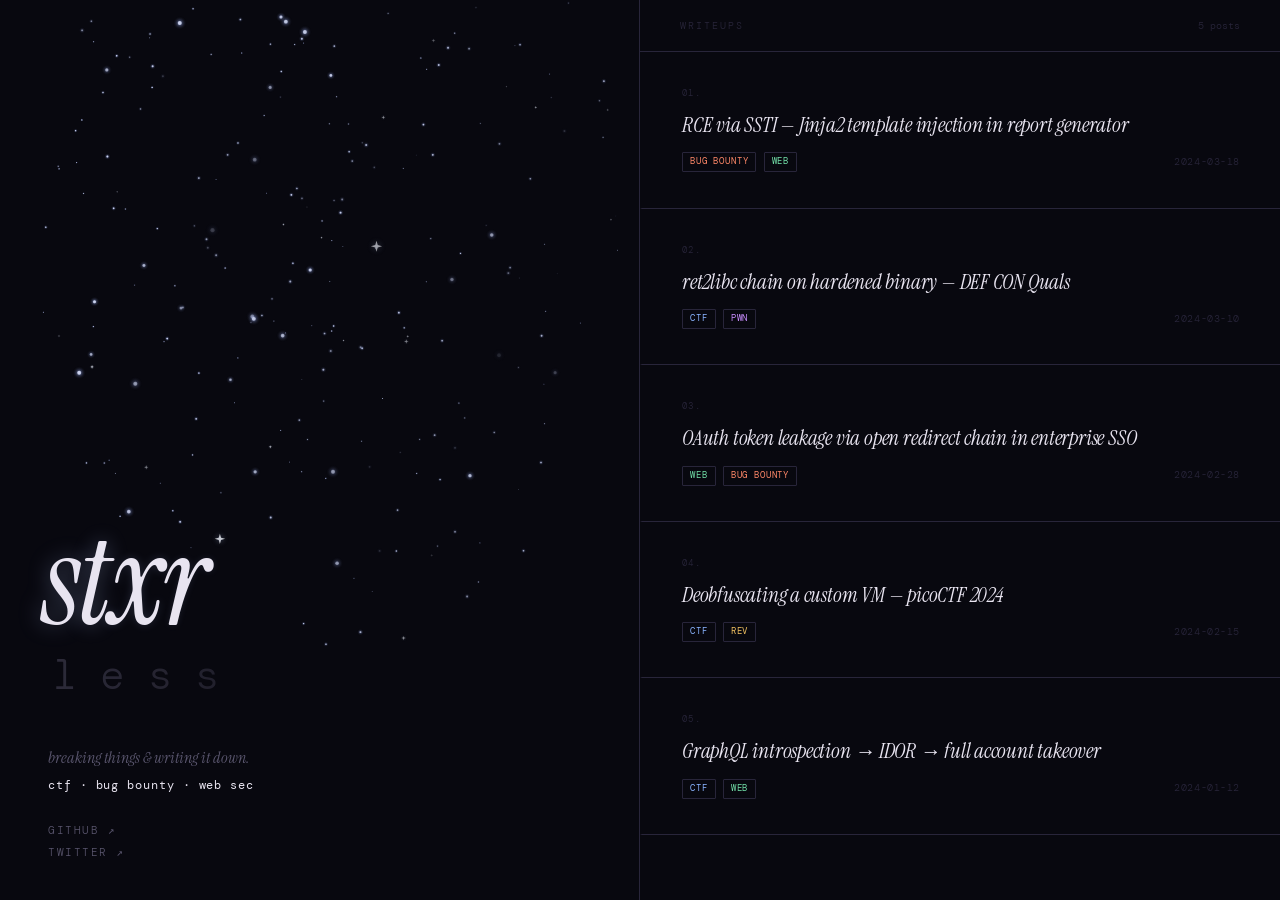
==== index.html @ ebb55052 "created simple landing page using em chat gitpitis" ====
<!DOCTYPE html>
<html lang="en">
<head>
<meta charset="UTF-8">
<meta name="viewport" content="width=device-width, initial-scale=1.0">
<title>stxrless</title>
<link rel="preconnect" href="https://fonts.googleapis.com">
<link rel="preconnect" href="https://fonts.gstatic.com" crossorigin>
<link href="https://fonts.googleapis.com/css2?family=DM+Mono:ital,wght@0,300;0,400;0,500;1,300&family=Instrument+Serif:ital@0;1&display=swap" rel="stylesheet">
<style>
* { box-sizing: border-box; margin: 0; padding: 0; }
html { scroll-behavior: smooth; }

:root {
  --bg:    #08080f;
  --ink:   #e8e4f0;
  --dim:   #28253a;
  --muted: #5a566e;
  --serif: 'Instrument Serif', Georgia, serif;
  --mono:  'DM Mono', monospace;
}

body {
  background: var(--bg);
  color: var(--ink);
  font-family: var(--mono);
  font-size: 13px;
  font-weight: 300;
  line-height: 1.5;
  min-height: 100vh;
  cursor: crosshair;
}

/* ══════════════════════════════
   STAR CANVAS — behind everything
══════════════════════════════ */
#stars {
  position: fixed;
  inset: 0;
  pointer-events: none;
  z-index: 0;
  /* only visible in left panel area */
}

/* ══════════════════════════════
   LAYOUT
══════════════════════════════ */
.page {
  display: grid;
  grid-template-columns: 1fr 1fr;
  min-height: 100vh;
  position: relative;
  z-index: 1;
}

/* ══════════════════════════════
   LEFT
══════════════════════════════ */
.left {
  position: sticky;
  top: 0;
  height: 100vh;
  display: flex;
  flex-direction: column;
  border-right: 1px solid var(--dim);
  padding: 3rem 3rem 2.5rem;
  overflow: hidden;
  /* left half gets the void */
  background: transparent;
}

.name-wrap {
  flex: 1;
  display: flex;
  flex-direction: column;
  justify-content: flex-end;
  margin-bottom: 2.4rem;
  position: relative;
}

/* ── STXR ── */
.name-stxr {
  font-family: var(--serif);
  font-style: italic;
  font-size: clamp(5rem, 10vw, 8.5rem);
  line-height: 0.88;
  letter-spacing: -0.03em;
  color: var(--ink);
  user-select: none;
  margin-left: -0.05em;
  position: relative;
  z-index: 2;
}

/* Each letter gets its own subtle glow — handled in JS */
.name-stxr .l { display: inline-block; transition: text-shadow 0.4s; }

/* ── LESS ── */
/* "less" fades into the void — barely there, like light
   leaving a dying star. mono, smaller, tracking out */
.name-less {
  font-family: var(--mono);
  font-weight: 300;
  font-size: clamp(1.6rem, 3.2vw, 2.8rem);
  letter-spacing: 0.55em;
  color: var(--muted);
  user-select: none;
  margin-top: 0.5rem;
  margin-left: 0.12em;
  opacity: 0.5;
  position: relative;
  z-index: 2;
  /* fade to nothing on the right */
  -webkit-mask-image: linear-gradient(to right, rgba(0,0,0,0.9) 0%, rgba(0,0,0,0) 100%);
  mask-image: linear-gradient(to right, rgba(0,0,0,0.9) 0%, rgba(0,0,0,0) 100%);
}

.left-footer {
  display: flex;
  flex-direction: column;
  gap: 1.6rem;
  position: relative;
  z-index: 2;
}

.tagline {
  font-family: var(--serif);
  font-style: italic;
  font-size: 1rem;
  color: var(--muted);
  line-height: 1.6;
  max-width: 280px;
}

.tagline em {
  font-style: normal;
  color: var(--ink);
  font-family: var(--mono);
  font-size: 0.72rem;
  letter-spacing: 0.08em;
  font-weight: 400;
}

.left-links {
  display: flex;
  flex-direction: column;
  gap: 0.35rem;
}

.left-links a {
  font-size: 0.68rem;
  letter-spacing: 0.14em;
  text-transform: uppercase;
  color: var(--muted);
  text-decoration: none;
  transition: color 0.15s;
  width: fit-content;
}

.left-links a:hover { color: var(--ink); }

/* ══════════════════════════════
   RIGHT — solid bg so stars don't show through
══════════════════════════════ */
.right {
  display: flex;
  flex-direction: column;
  background: var(--bg);
}

.right-header {
  display: flex;
  align-items: center;
  justify-content: space-between;
  padding: 0 2.5rem;
  height: 52px;
  border-bottom: 1px solid var(--dim);
  position: sticky;
  top: 0;
  background: var(--bg);
  z-index: 10;
}

.right-header-label {
  font-size: 0.63rem;
  letter-spacing: 0.2em;
  text-transform: uppercase;
  color: var(--dim);
}

.right-header-count {
  font-size: 0.63rem;
  color: var(--dim);
}

/* ── entries ── */
.entry {
  display: block;
  text-decoration: none;
  color: inherit;
  padding: 2.2rem 2.5rem;
  border-bottom: 1px solid var(--dim);
  position: relative;
  transition: background 0.18s;
  border-left: 2px solid transparent;
}

.entry:hover {
  background: rgba(232,228,240,0.02);
  border-left-color: var(--ink);
}

.entry-num {
  font-size: 0.58rem;
  letter-spacing: 0.16em;
  color: var(--dim);
  margin-bottom: 0.75rem;
}

.entry-title {
  font-family: var(--serif);
  font-style: italic;
  font-size: 1.3rem;
  line-height: 1.2;
  letter-spacing: -0.01em;
  color: var(--ink);
  margin-bottom: 0.9rem;
  transition: opacity 0.15s;
}

.entry:hover .entry-title { opacity: 0.65; }

.entry-row {
  display: flex;
  align-items: center;
  justify-content: space-between;
  gap: 1rem;
}

.entry-tags { display: flex; gap: 0.45rem; flex-wrap: wrap; }

.tag {
  font-size: 0.58rem;
  letter-spacing: 0.09em;
  text-transform: uppercase;
  padding: 2px 7px;
  border: 1px solid var(--dim);
  border-radius: 1px;
  color: var(--muted);
  font-weight: 400;
  transition: color 0.15s, border-color 0.15s;
}

.entry:hover .tag { color: var(--ink); border-color: var(--muted); }

.tag-ctf    { color: #8ab4ff; }
.tag-web    { color: #72dfa8; }
.tag-pwn    { color: #c98dff; }
.tag-rev    { color: #f0c060; }
.tag-crypto { color: #ff8099; }
.tag-misc   { color: var(--muted); }
.tag-bug    { color: #ff8868; }

.entry-date {
  font-size: 0.6rem;
  color: var(--dim);
  letter-spacing: 0.06em;
  white-space: nowrap;
  transition: color 0.15s;
}

.entry:hover .entry-date { color: var(--muted); }

.entry-arrow {
  position: absolute;
  right: 2.5rem;
  top: 50%;
  transform: translateY(-50%) translateX(8px);
  font-size: 0.85rem;
  color: var(--muted);
  opacity: 0;
  transition: opacity 0.15s, transform 0.15s;
}

.entry:hover .entry-arrow {
  opacity: 1;
  transform: translateY(-50%) translateX(0);
}

/* ══════════════════════════════
   MOBILE
══════════════════════════════ */
@media (max-width: 700px) {
  .page { grid-template-columns: 1fr; }
  .left {
    position: relative;
    height: auto;
    border-right: none;
    border-bottom: 1px solid var(--dim);
    padding: 2.5rem 1.5rem 2rem;
  }
  .right-header, .entry { padding-left: 1.5rem; padding-right: 1.5rem; }
  .entry-arrow { right: 1.5rem; }
}

::-webkit-scrollbar { width: 3px; }
::-webkit-scrollbar-track { background: transparent; }
::-webkit-scrollbar-thumb { background: var(--dim); }
</style>
</head>
<body>

<!-- star field canvas — only shows left half -->
<canvas id="stars"></canvas>

<div class="page">

  <!-- LEFT -->
  <aside class="left">
    <div class="name-wrap">
      <div class="name-stxr">
        <span class="l">s</span><span class="l">t</span><span class="l">x</span><span class="l">r</span>
      </div>
      <div class="name-less">less</div>
    </div>

    <div class="left-footer">
      <p class="tagline">
        breaking things &amp; writing it down.<br>
        <em>ctf · bug bounty · web sec</em>
      </p>
      <div class="left-links">
        <a href="https://github.com" target="_blank">github ↗</a>
        <a href="https://twitter.com" target="_blank">twitter ↗</a>
      </div>
    </div>
  </aside>

  <!-- RIGHT -->
  <main class="right">
    <div class="right-header">
      <span class="right-header-label">writeups</span>
      <span class="right-header-count" id="count"></span>
    </div>

    <div class="list" id="list">

      <!--
        ADD A WRITEUP:
        Copy an <a class="entry"> block.
        Set href, title, date, tags.
        Tags: tag-ctf  tag-web  tag-pwn
              tag-rev  tag-crypto  tag-bug  tag-misc
        Numbers are filled automatically.
      -->

      <a href="#" class="entry">
        <div class="entry-num"></div>
        <div class="entry-title">RCE via SSTI — Jinja2 template injection in report generator</div>
        <div class="entry-row">
          <div class="entry-tags">
            <span class="tag tag-bug">bug bounty</span>
            <span class="tag tag-web">web</span>
          </div>
          <span class="entry-date">2024-03-18</span>
        </div>
        <span class="entry-arrow">↗</span>
      </a>

      <a href="#" class="entry">
        <div class="entry-num"></div>
        <div class="entry-title">ret2libc chain on hardened binary — DEF CON Quals</div>
        <div class="entry-row">
          <div class="entry-tags">
            <span class="tag tag-ctf">ctf</span>
            <span class="tag tag-pwn">pwn</span>
          </div>
          <span class="entry-date">2024-03-10</span>
        </div>
        <span class="entry-arrow">↗</span>
      </a>

      <a href="#" class="entry">
        <div class="entry-num"></div>
        <div class="entry-title">OAuth token leakage via open redirect chain in enterprise SSO</div>
        <div class="entry-row">
          <div class="entry-tags">
            <span class="tag tag-web">web</span>
            <span class="tag tag-bug">bug bounty</span>
          </div>
          <span class="entry-date">2024-02-28</span>
        </div>
        <span class="entry-arrow">↗</span>
      </a>

      <a href="#" class="entry">
        <div class="entry-num"></div>
        <div class="entry-title">Deobfuscating a custom VM — picoCTF 2024</div>
        <div class="entry-row">
          <div class="entry-tags">
            <span class="tag tag-ctf">ctf</span>
            <span class="tag tag-rev">rev</span>
          </div>
          <span class="entry-date">2024-02-15</span>
        </div>
        <span class="entry-arrow">↗</span>
      </a>

      <a href="#" class="entry">
        <div class="entry-num"></div>
        <div class="entry-title">GraphQL introspection → IDOR → full account takeover</div>
        <div class="entry-row">
          <div class="entry-tags">
            <span class="tag tag-ctf">ctf</span>
            <span class="tag tag-web">web</span>
          </div>
          <span class="entry-date">2024-01-12</span>
        </div>
        <span class="entry-arrow">↗</span>
      </a>

    </div>
  </main>
</div>

<script>
/* ── auto-number ── */
const entries = document.querySelectorAll('.entry');
entries.forEach((e, i) => {
  e.querySelector('.entry-num').textContent = String(i + 1).padStart(2, '0') + '.';
});
document.getElementById('count').textContent =
  entries.length + ' post' + (entries.length !== 1 ? 's' : '');

/* ── star field ── */
const canvas = document.getElementById('stars');
const ctx    = canvas.getContext('2d');

function resize() {
  canvas.width  = window.innerWidth;
  canvas.height = window.innerHeight;
}
resize();
window.addEventListener('resize', () => { resize(); drawStars(); });

// generate stars — clustered toward center-left, sparse toward edges
const STAR_COUNT = 260;
const stars = Array.from({ length: STAR_COUNT }, () => {
  // polar coords from a point in the upper-center of the left panel
  const angle  = Math.random() * Math.PI * 2;
  const radius = Math.pow(Math.random(), 0.6) * 0.42; // bias toward center
  return {
    // x in 0..0.5 (left half only)
    nx:   0.08 + radius * Math.cos(angle) * 0.55 + 0.18,
    ny:   0.05 + radius * Math.sin(angle) * 1.1  + 0.22,
    r:    Math.random() < 0.15
            ? 1.2 + Math.random() * 1.0   // occasional bigger star
            : 0.3 + Math.random() * 0.7,
    base: 0.1 + Math.random() * 0.6,
    speed: 0.3 + Math.random() * 1.4,
    phase: Math.random() * Math.PI * 2,
    // a few stars get a tiny 4-point spike
    spike: Math.random() < 0.07,
  };
});

function drawStars() {
  const W = canvas.width, H = canvas.height;
  ctx.clearRect(0, 0, W, H);
  const t = performance.now() / 1000;

  for (const s of stars) {
    const x = s.nx * W;
    const y = s.ny * H;
    // clamp to left half with soft fade near the border
    if (x > W * 0.5) continue;

    const twinkle = s.base + (1 - s.base) * 0.5 * (1 + Math.sin(t * s.speed + s.phase));
    // fade out toward right edge of left panel
    const edgeFade = Math.max(0, 1 - (x / (W * 0.47)) * 0.45);
    const alpha = twinkle * edgeFade;

    ctx.save();
    ctx.globalAlpha = alpha;

    if (s.spike) {
      // 4-point star shape
      const rs = s.r;
      ctx.fillStyle = '#ffffff';
      ctx.beginPath();
      for (let i = 0; i < 8; i++) {
        const a   = (i / 8) * Math.PI * 2 - Math.PI / 2;
        const len = i % 2 === 0 ? rs * 2.8 : rs * 0.9;
        const px  = x + Math.cos(a) * len;
        const py  = y + Math.sin(a) * len;
        i === 0 ? ctx.moveTo(px, py) : ctx.lineTo(px, py);
      }
      ctx.closePath();
      ctx.fill();
      // soft glow behind it
      const grd = ctx.createRadialGradient(x, y, 0, x, y, rs * 5);
      grd.addColorStop(0, 'rgba(180,200,255,0.25)');
      grd.addColorStop(1, 'rgba(0,0,0,0)');
      ctx.fillStyle = grd;
      ctx.beginPath();
      ctx.arc(x, y, rs * 5, 0, Math.PI * 2);
      ctx.fill();
    } else {
      // plain dot with tiny glow
      const grd = ctx.createRadialGradient(x, y, 0, x, y, s.r * 3.5);
      grd.addColorStop(0, 'rgba(210,220,255,0.9)');
      grd.addColorStop(0.4, 'rgba(160,180,255,0.3)');
      grd.addColorStop(1, 'rgba(0,0,0,0)');
      ctx.fillStyle = grd;
      ctx.beginPath();
      ctx.arc(x, y, s.r * 3.5, 0, Math.PI * 2);
      ctx.fill();

      ctx.fillStyle = '#dde4ff';
      ctx.beginPath();
      ctx.arc(x, y, s.r, 0, Math.PI * 2);
      ctx.fill();
    }

    ctx.restore();
  }
}

// animate
function loop() {
  drawStars();
  requestAnimationFrame(loop);
}
loop();

/* ── letter glow on name — letters pulse like stars ── */
const letters = document.querySelectorAll('.name-stxr .l');
letters.forEach((l, i) => {
  let phase = i * 1.3;
  setInterval(() => {
    phase += 0.04;
    const bright = 0.3 + 0.7 * (0.5 + 0.5 * Math.sin(phase));
    const size   = Math.round(bright * 22);
    l.style.textShadow = `0 0 ${size}px rgba(180,200,255,${(bright * 0.35).toFixed(2)})`;
  }, 50);
});
</script>
</body>
</html>
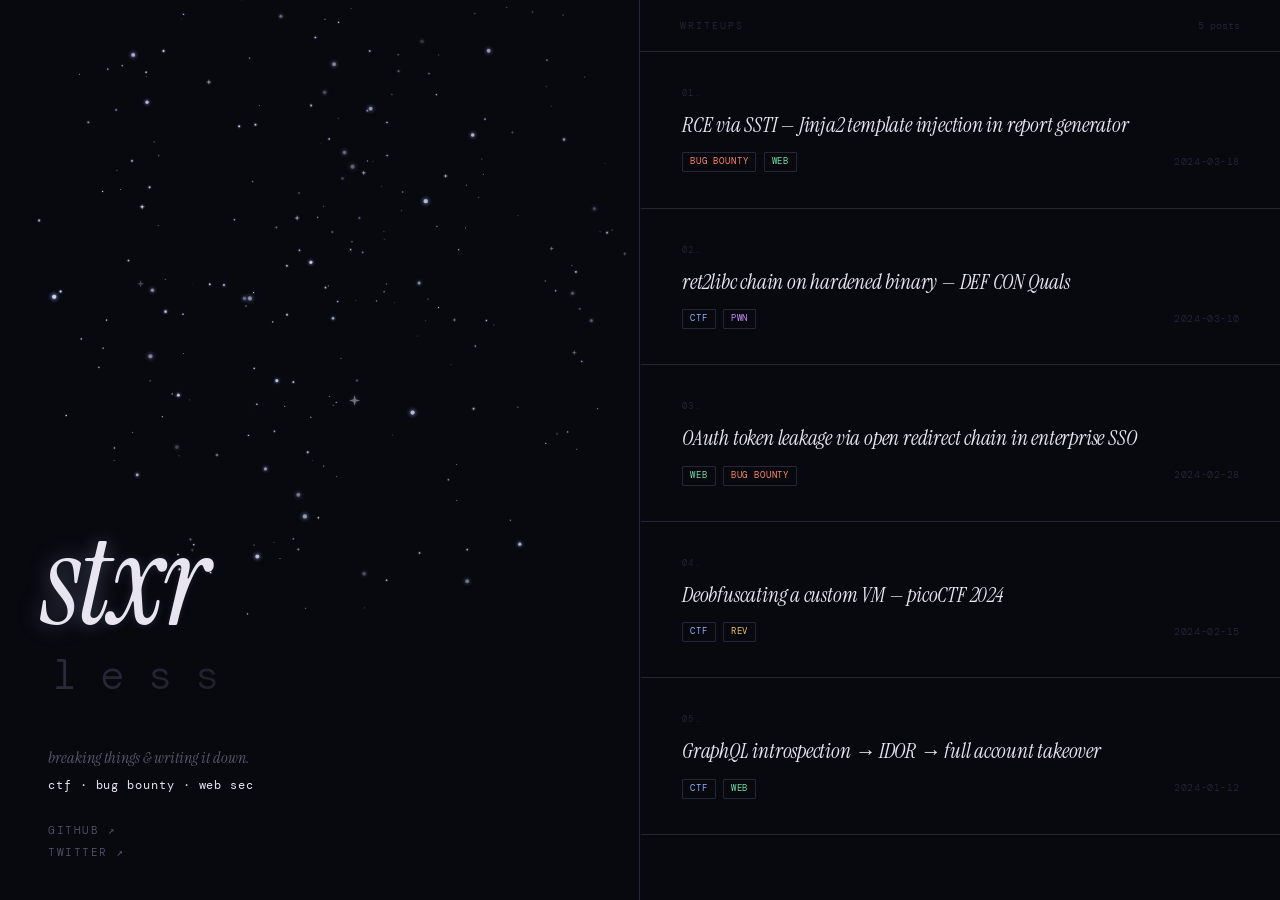
==== commit 4e3c9000: "chat gitpiti em write up example" ====
--- a/index.html
+++ b/index.html
@@ -354,7 +354,7 @@
         Numbers are filled automatically.
       -->
 
-      <a href="#" class="entry">
+      <a href="/writeups/example.html" class="entry">
         <div class="entry-num"></div>
         <div class="entry-title">RCE via SSTI — Jinja2 template injection in report generator</div>
         <div class="entry-row">
@@ -367,7 +367,7 @@
         <span class="entry-arrow">↗</span>
       </a>
 
-      <a href="#" class="entry">
+      <a href="/writeups/example.html" class="entry">
         <div class="entry-num"></div>
         <div class="entry-title">ret2libc chain on hardened binary — DEF CON Quals</div>
         <div class="entry-row">
@@ -380,7 +380,7 @@
         <span class="entry-arrow">↗</span>
       </a>
 
-      <a href="#" class="entry">
+      <a href="/writeups/example.html" class="entry">
         <div class="entry-num"></div>
         <div class="entry-title">OAuth token leakage via open redirect chain in enterprise SSO</div>
         <div class="entry-row">
@@ -393,7 +393,7 @@
         <span class="entry-arrow">↗</span>
       </a>
 
-      <a href="#" class="entry">
+      <a href="/writeups/example.html" class="entry">
         <div class="entry-num"></div>
         <div class="entry-title">Deobfuscating a custom VM — picoCTF 2024</div>
         <div class="entry-row">
@@ -406,7 +406,7 @@
         <span class="entry-arrow">↗</span>
       </a>
 
-      <a href="#" class="entry">
+      <a href="/writeups/example.html" class="entry">
         <div class="entry-num"></div>
         <div class="entry-title">GraphQL introspection → IDOR → full account takeover</div>
         <div class="entry-row">
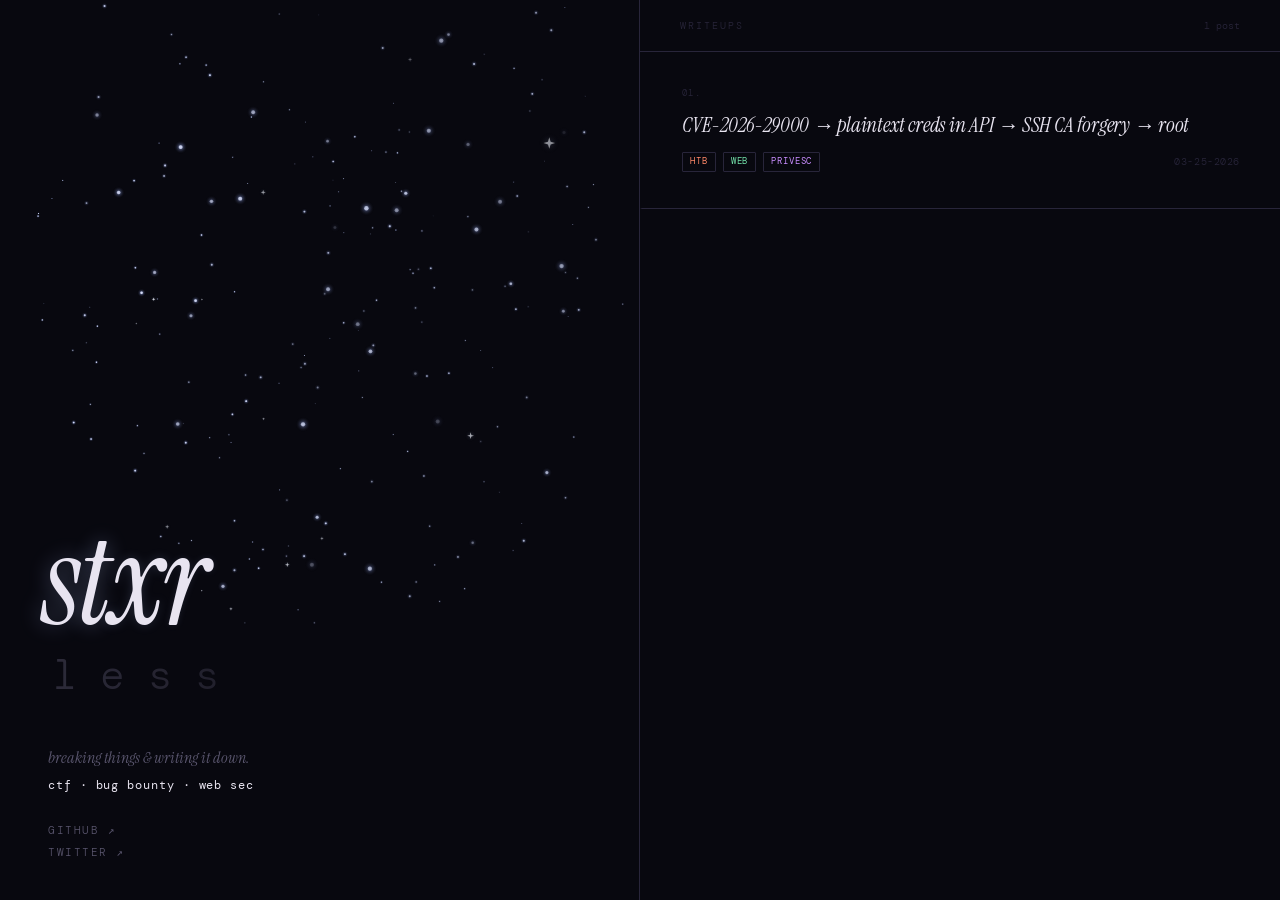
==== commit 93d4d8b6: "added principal writeup" ====
--- a/index.html
+++ b/index.html
@@ -297,10 +297,15 @@
     height: auto;
     border-right: none;
     border-bottom: 1px solid var(--dim);
-    padding: 2.5rem 1.5rem 2rem;
+    padding: 2rem 1.4rem 1.8rem;
   }
-  .right-header, .entry { padding-left: 1.5rem; padding-right: 1.5rem; }
-  .entry-arrow { right: 1.5rem; }
+  .name-stxr { font-size: clamp(3.8rem, 18vw, 5.5rem); }
+  .name-less  { font-size: clamp(1.1rem, 5.5vw, 1.8rem); }
+  .right-header { padding: 0 1.4rem; }
+  .entry { padding: 1.6rem 1.4rem; }
+  .entry-title { font-size: 1.1rem; }
+  .entry-arrow { right: 1.4rem; }
+  .left-footer { gap: 1.2rem; }
 }
 
 ::-webkit-scrollbar { width: 3px; }
@@ -354,70 +359,20 @@
         Numbers are filled automatically.
       -->
 
-      <a href="/writeups/example.html" class="entry">
+      <a href="#" class="entry">
         <div class="entry-num"></div>
-        <div class="entry-title">RCE via SSTI — Jinja2 template injection in report generator</div>
+        <div class="entry-title">    CVE-2026-29000 → plaintext creds in API → SSH CA forgery → root</div>
         <div class="entry-row">
           <div class="entry-tags">
-            <span class="tag tag-bug">bug bounty</span>
+            <span class="tag tag-bug">htb</span>
             <span class="tag tag-web">web</span>
+            <span class="tag tag-pwn">privesc</span>
           </div>
-          <span class="entry-date">2024-03-18</span>
+          <span class="entry-date">03-25-2026</span>
         </div>
         <span class="entry-arrow">↗</span>
       </a>
 
-      <a href="/writeups/example.html" class="entry">
-        <div class="entry-num"></div>
-        <div class="entry-title">ret2libc chain on hardened binary — DEF CON Quals</div>
-        <div class="entry-row">
-          <div class="entry-tags">
-            <span class="tag tag-ctf">ctf</span>
-            <span class="tag tag-pwn">pwn</span>
-          </div>
-          <span class="entry-date">2024-03-10</span>
-        </div>
-        <span class="entry-arrow">↗</span>
-      </a>
-
-      <a href="/writeups/example.html" class="entry">
-        <div class="entry-num"></div>
-        <div class="entry-title">OAuth token leakage via open redirect chain in enterprise SSO</div>
-        <div class="entry-row">
-          <div class="entry-tags">
-            <span class="tag tag-web">web</span>
-            <span class="tag tag-bug">bug bounty</span>
-          </div>
-          <span class="entry-date">2024-02-28</span>
-        </div>
-        <span class="entry-arrow">↗</span>
-      </a>
-
-      <a href="/writeups/example.html" class="entry">
-        <div class="entry-num"></div>
-        <div class="entry-title">Deobfuscating a custom VM — picoCTF 2024</div>
-        <div class="entry-row">
-          <div class="entry-tags">
-            <span class="tag tag-ctf">ctf</span>
-            <span class="tag tag-rev">rev</span>
-          </div>
-          <span class="entry-date">2024-02-15</span>
-        </div>
-        <span class="entry-arrow">↗</span>
-      </a>
-
-      <a href="/writeups/example.html" class="entry">
-        <div class="entry-num"></div>
-        <div class="entry-title">GraphQL introspection → IDOR → full account takeover</div>
-        <div class="entry-row">
-          <div class="entry-tags">
-            <span class="tag tag-ctf">ctf</span>
-            <span class="tag tag-web">web</span>
-          </div>
-          <span class="entry-date">2024-01-12</span>
-        </div>
-        <span class="entry-arrow">↗</span>
-      </a>
 
     </div>
   </main>
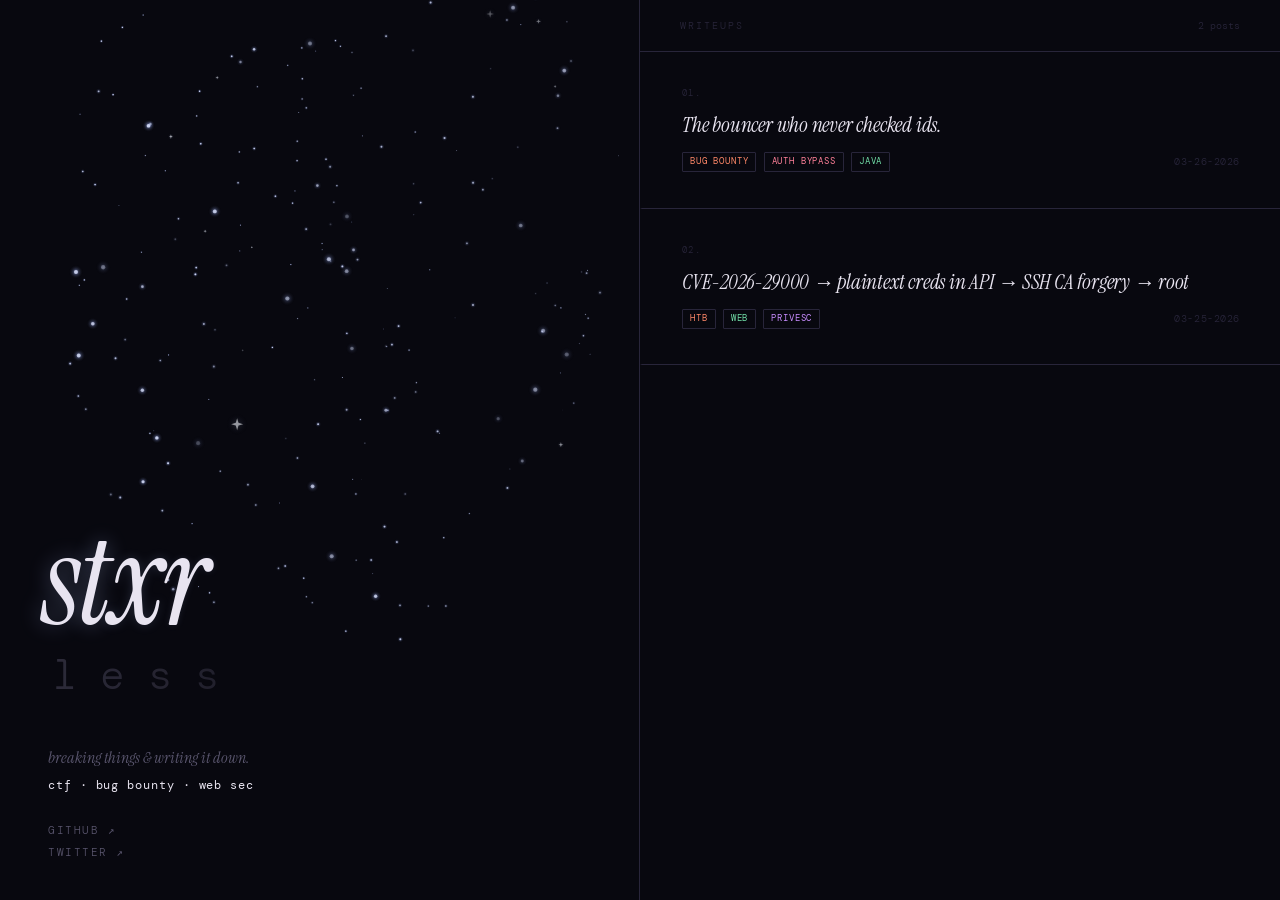
==== commit 59600f32: "added cve-2026-29000 writeup" ====
--- a/index.html
+++ b/index.html
@@ -359,7 +359,21 @@
         Numbers are filled automatically.
       -->
 
-      <a href="#" class="entry">
+      <a href="/writeups/cve-2026-29000.html" class="entry">
+        <div class="entry-num"></div>
+        <div class="entry-title">The bouncer who never checked ids.</div>
+        <div class="entry-row">
+          <div class="entry-tags">
+            <span class="tag tag-bug">bug bounty</span>
+            <span class="tag tag-crypto">auth bypass</span>
+            <span class="tag tag-web">java</span>
+          </div>
+          <span class="entry-date">03-26-2026</span>
+        </div>
+        <span class="entry-arrow">↗</span>
+      </a>
+
+      <a href="/writeups/principal.html" class="entry">
         <div class="entry-num"></div>
         <div class="entry-title">    CVE-2026-29000 → plaintext creds in API → SSH CA forgery → root</div>
         <div class="entry-row">
